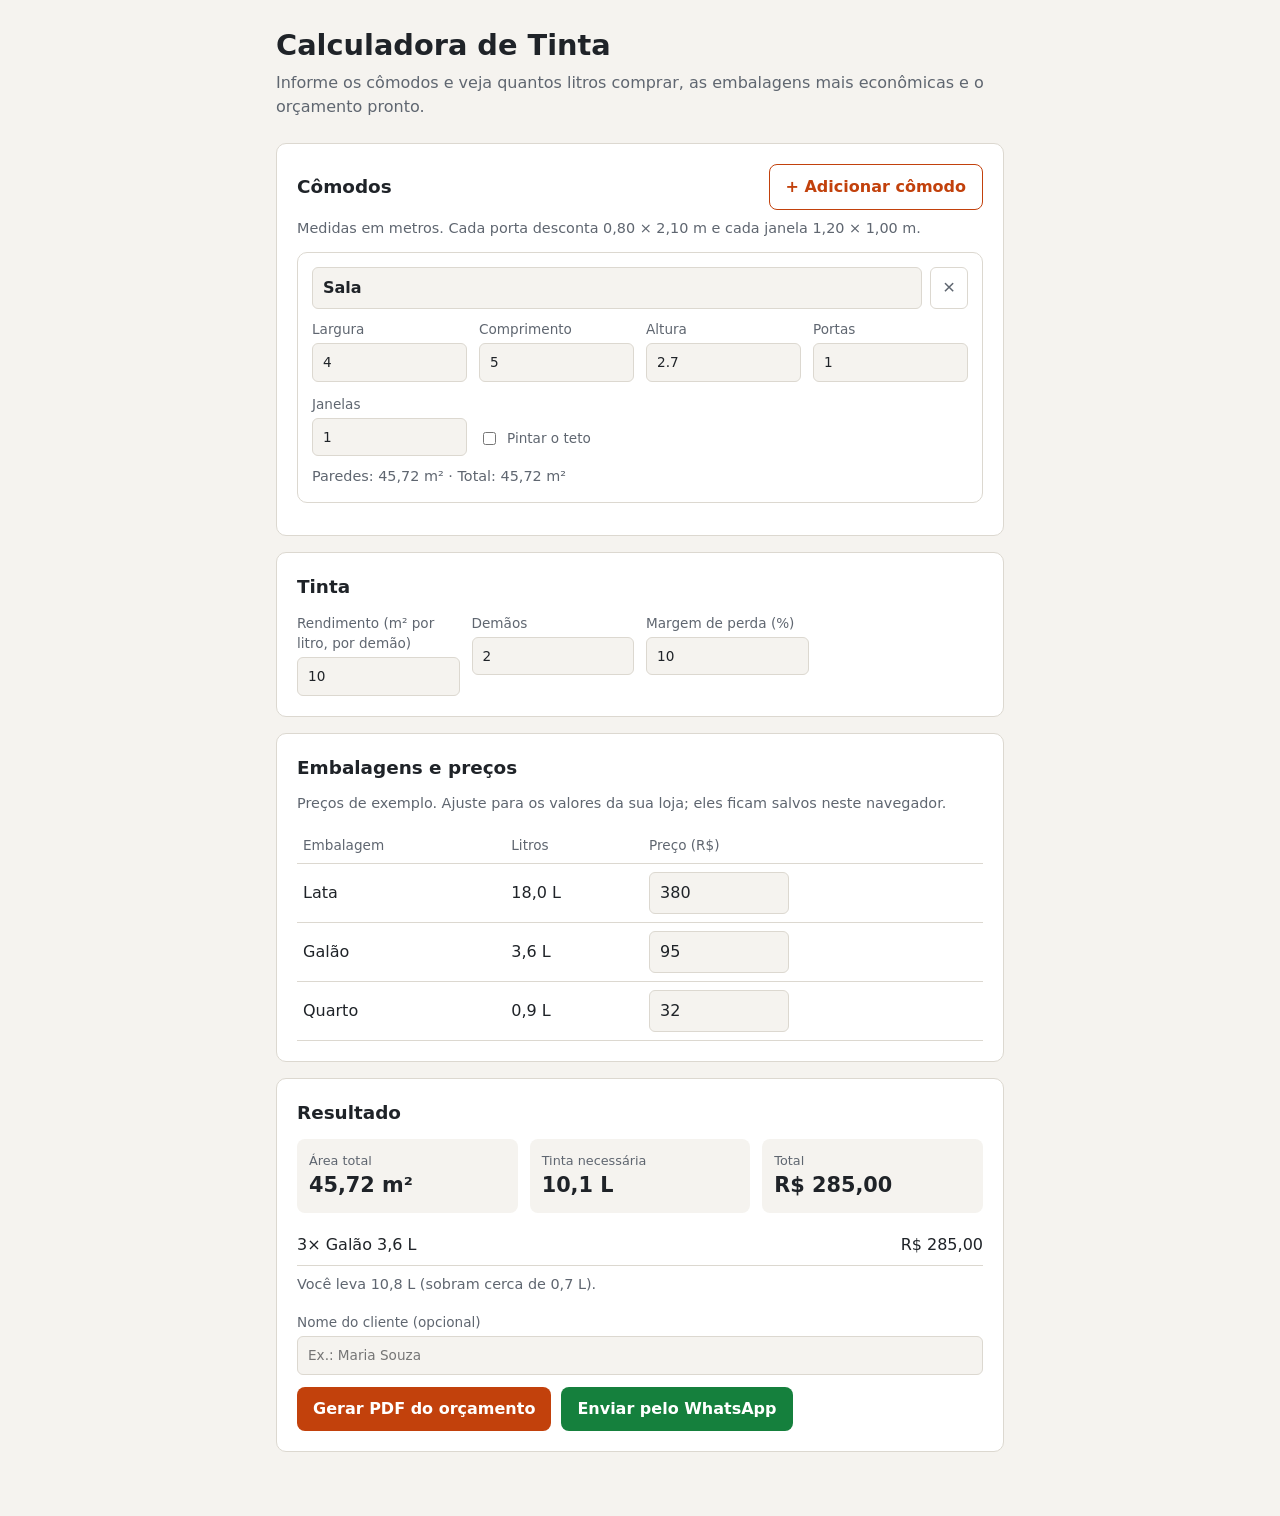
==== index.html @ 133a724e "Primeira versão da calculadora de tinta Cálculo de área por cômodo, litros necessários, combinação d" ====
<!doctype html>
<html lang="pt-BR">
<head>
  <meta charset="utf-8">
  <meta name="viewport" content="width=device-width, initial-scale=1">
  <title>Calculadora de Tinta</title>
  <link rel="stylesheet" href="css/style.css">
</head>
<body>
  <main class="app">
    <header class="topo">
      <h1>Calculadora de Tinta</h1>
      <p>Informe os cômodos e veja quantos litros comprar, as embalagens mais econômicas e o orçamento pronto.</p>
    </header>

    <section class="bloco">
      <div class="bloco-titulo">
        <h2>Cômodos</h2>
        <button type="button" id="adicionar-comodo" class="botao secundario">+ Adicionar cômodo</button>
      </div>
      <p class="dica">Medidas em metros. Cada porta desconta 0,80 × 2,10 m e cada janela 1,20 × 1,00 m.</p>
      <div id="lista-comodos"></div>
    </section>

    <section class="bloco">
      <h2>Tinta</h2>
      <div class="grade">
        <label>Rendimento (m² por litro, por demão)
          <input type="number" id="rendimento" min="1" step="0.5">
        </label>
        <label>Demãos
          <input type="number" id="demaos" min="1" step="1">
        </label>
        <label>Margem de perda (%)
          <input type="number" id="perda" min="0" step="1">
        </label>
      </div>
    </section>

    <section class="bloco">
      <h2>Embalagens e preços</h2>
      <p class="dica">Preços de exemplo. Ajuste para os valores da sua loja; eles ficam salvos neste navegador.</p>
      <table class="tabela">
        <thead><tr><th>Embalagem</th><th>Litros</th><th>Preço (R$)</th></tr></thead>
        <tbody id="lista-embalagens"></tbody>
      </table>
    </section>

    <section class="bloco resultado">
      <h2>Resultado</h2>
      <div class="numeros">
        <div><span class="rotulo">Área total</span><strong id="res-area">–</strong></div>
        <div><span class="rotulo">Tinta necessária</span><strong id="res-litros">–</strong></div>
        <div><span class="rotulo">Total</span><strong id="res-custo">–</strong></div>
      </div>
      <ul id="res-embalagens" class="embalagens"></ul>
      <p id="res-sobra" class="dica"></p>

      <label class="cliente">Nome do cliente (opcional)
        <input type="text" id="cliente" placeholder="Ex.: Maria Souza">
      </label>
      <div class="acoes">
        <button type="button" id="gerar-pdf" class="botao">Gerar PDF do orçamento</button>
        <button type="button" id="whatsapp" class="botao whatsapp">Enviar pelo WhatsApp</button>
      </div>
    </section>
  </main>

  <!-- Só aparece na impressão / "Salvar como PDF" -->
  <section id="orcamento" class="orcamento" aria-hidden="true"></section>

  <template id="modelo-comodo">
    <article class="comodo">
      <div class="comodo-topo">
        <input type="text" class="nome" data-campo="nome" aria-label="Nome do cômodo">
        <button type="button" class="remover" aria-label="Remover cômodo">×</button>
      </div>
      <div class="grade">
        <label>Largura<input type="number" min="0" step="0.01" data-campo="largura"></label>
        <label>Comprimento<input type="number" min="0" step="0.01" data-campo="comprimento"></label>
        <label>Altura<input type="number" min="0" step="0.01" data-campo="altura"></label>
        <label>Portas<input type="number" min="0" step="1" data-campo="portas"></label>
        <label>Janelas<input type="number" min="0" step="1" data-campo="janelas"></label>
        <label class="checkbox"><input type="checkbox" data-campo="pintarTeto"> Pintar o teto</label>
      </div>
      <p class="area-comodo"></p>
    </article>
  </template>

  <script src="js/calculo.js"></script>
  <script src="js/app.js"></script>
</body>
</html>
---- css/style.css ----
:root {
  --fundo: #f5f3ef;
  --cartao: #ffffff;
  --texto: #1f2328;
  --suave: #5f6670;
  --borda: #dcd8d0;
  --destaque: #c2410c;
  --destaque-texto: #ffffff;
  --whatsapp: #15803d;
  --raio: 10px;
}

@media (prefers-color-scheme: dark) {
  :root {
    --fundo: #17191c;
    --cartao: #212429;
    --texto: #e8e6e3;
    --suave: #a1a7b0;
    --borda: #363a41;
    --destaque: #f97316;
    --destaque-texto: #1a1a1a;
    --whatsapp: #22c55e;
  }
}

* { box-sizing: border-box; }

body {
  margin: 0;
  background: var(--fundo);
  color: var(--texto);
  font: 16px/1.5 system-ui, -apple-system, "Segoe UI", Roboto, sans-serif;
}

.app { max-width: 760px; margin: 0 auto; padding: 24px 16px 48px; }

.topo h1 { margin: 0 0 4px; font-size: 1.8rem; }
.topo p { margin: 0 0 24px; color: var(--suave); }

.bloco {
  background: var(--cartao);
  border: 1px solid var(--borda);
  border-radius: var(--raio);
  padding: 20px;
  margin-bottom: 16px;
}
.bloco h2 { margin: 0 0 12px; font-size: 1.15rem; }
.bloco-titulo { display: flex; justify-content: space-between; align-items: center; gap: 12px; flex-wrap: wrap; }
.bloco-titulo h2 { margin: 0; }
.dica { color: var(--suave); font-size: 0.9rem; margin: 8px 0 12px; }

.grade { display: grid; grid-template-columns: repeat(auto-fill, minmax(140px, 1fr)); gap: 12px; }

label { display: flex; flex-direction: column; gap: 4px; font-size: 0.85rem; color: var(--suave); }
label.checkbox { flex-direction: row; align-items: center; gap: 8px; align-self: end; padding-bottom: 8px; }

input[type="number"], input[type="text"] {
  width: 100%;
  padding: 8px 10px;
  font: inherit;
  color: var(--texto);
  background: var(--fundo);
  border: 1px solid var(--borda);
  border-radius: 6px;
}
input:focus { outline: 2px solid var(--destaque); outline-offset: 1px; }

.comodo { border: 1px solid var(--borda); border-radius: var(--raio); padding: 14px; margin-bottom: 12px; }
.comodo-topo { display: flex; gap: 8px; margin-bottom: 10px; }
.comodo-topo .nome { font-weight: 600; }
.remover {
  flex: none; width: 38px; font-size: 1.3rem; line-height: 1;
  background: none; color: var(--suave); border: 1px solid var(--borda); border-radius: 6px; cursor: pointer;
}
.remover:hover { color: var(--destaque); border-color: var(--destaque); }
.area-comodo { margin: 10px 0 0; font-size: 0.9rem; color: var(--suave); }

.botao {
  padding: 10px 16px; font: inherit; font-weight: 600; cursor: pointer;
  background: var(--destaque); color: var(--destaque-texto); border: none; border-radius: 8px;
}
.botao.secundario { background: none; color: var(--destaque); border: 1px solid var(--destaque); }
.botao.whatsapp { background: var(--whatsapp); }
.botao:hover { filter: brightness(1.08); }

.tabela { width: 100%; border-collapse: collapse; }
.tabela th, .tabela td { text-align: left; padding: 8px 6px; border-bottom: 1px solid var(--borda); }
.tabela th { font-size: 0.85rem; color: var(--suave); font-weight: 500; }
.tabela input { max-width: 140px; }

.numeros { display: grid; grid-template-columns: repeat(3, 1fr); gap: 12px; margin-bottom: 12px; }
.numeros div { background: var(--fundo); border-radius: 8px; padding: 12px; }
.rotulo { display: block; font-size: 0.8rem; color: var(--suave); }
.numeros strong { font-size: 1.3rem; }

.embalagens { list-style: none; padding: 0; margin: 0; }
.embalagens li { display: flex; justify-content: space-between; padding: 8px 0; border-bottom: 1px solid var(--borda); }

.cliente { margin: 16px 0 12px; }
.acoes { display: flex; gap: 10px; flex-wrap: wrap; }

@media (max-width: 520px) {
  .numeros { grid-template-columns: 1fr; }
  .acoes .botao { flex: 1 1 100%; }
}

/* ---------- Orçamento impresso ---------- */
.orcamento { display: none; }

@media print {
  body { background: #fff; color: #000; }
  .app { display: none; }
  .orcamento { display: block; padding: 0 8px; font-size: 12pt; }
  .orcamento h1 { font-size: 20pt; margin: 0 0 4px; }
  .orcamento h2 { font-size: 13pt; margin: 20px 0 6px; }
  .orcamento table { width: 100%; border-collapse: collapse; }
  .orcamento th, .orcamento td { text-align: left; padding: 6px; border-bottom: 1px solid #ccc; }
  .orcamento .total { font-size: 16pt; font-weight: 700; text-align: right; margin-top: 16px; }
  .orcamento .rodape { color: #555; font-size: 10pt; margin-top: 32px; }
}
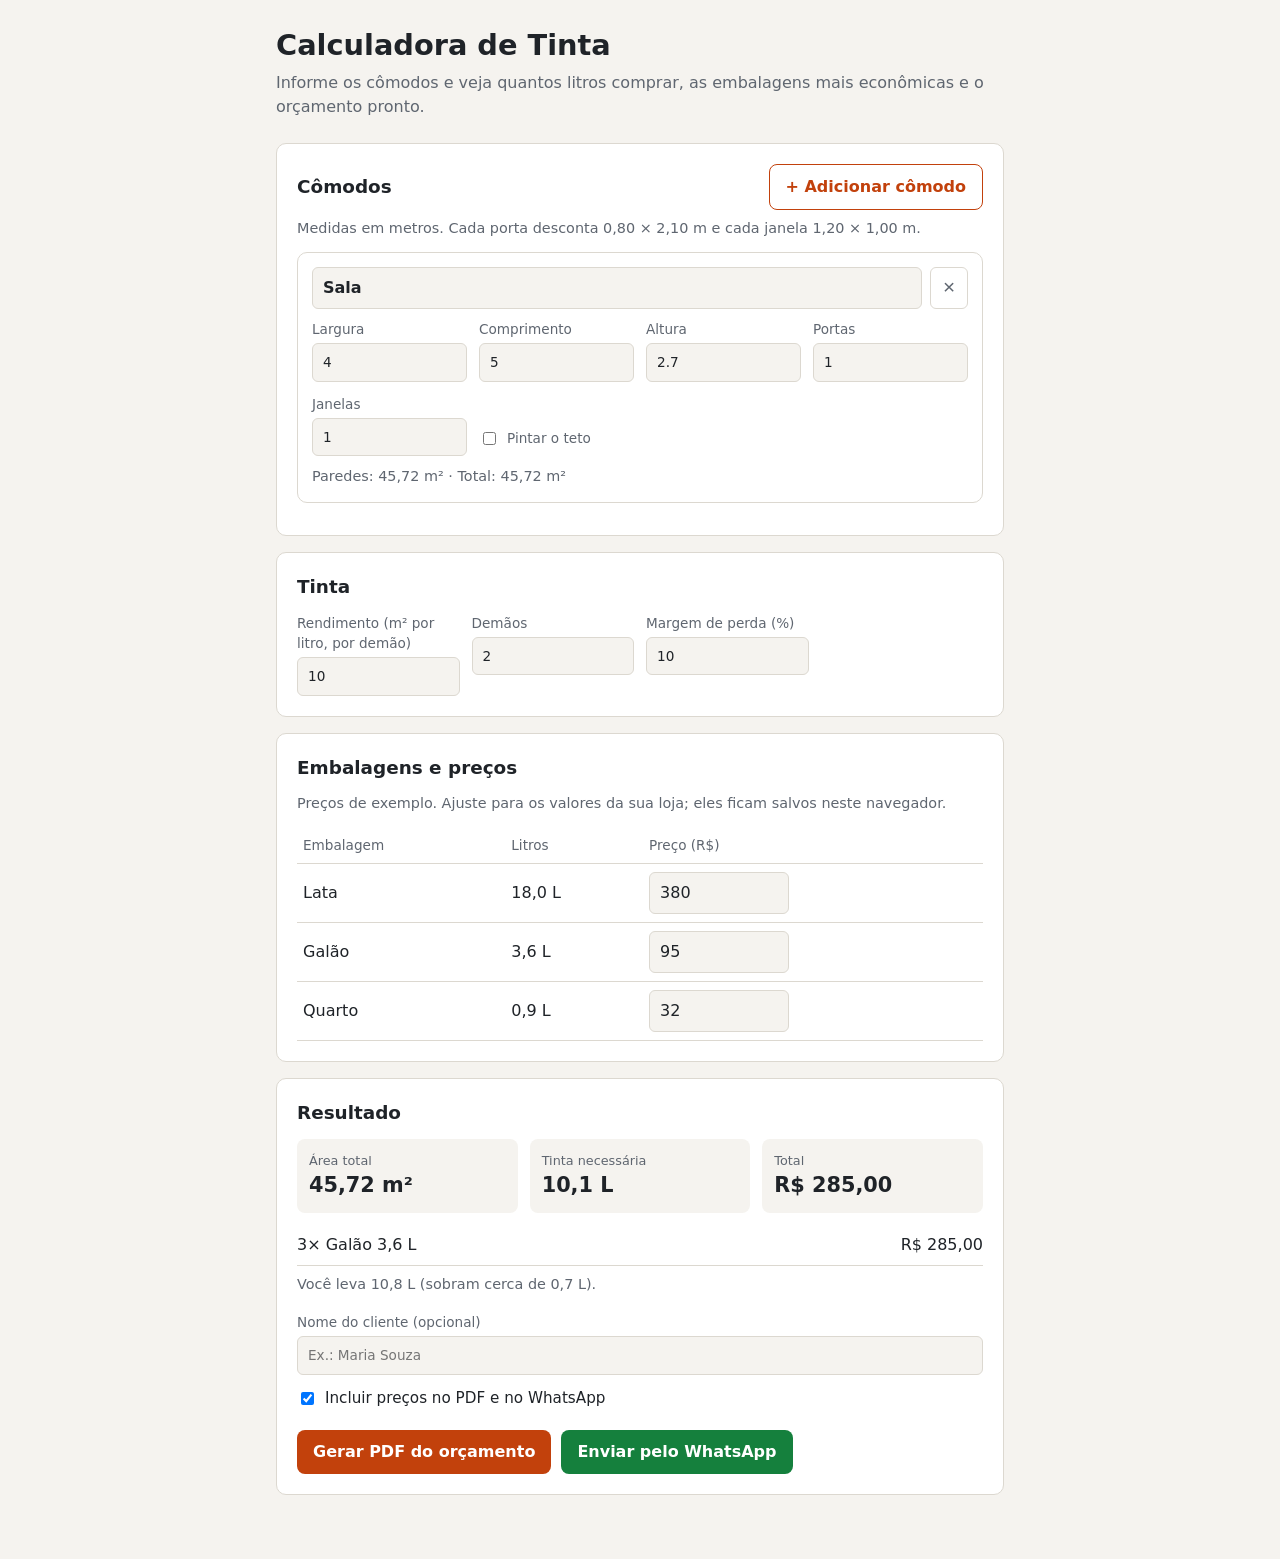
==== commit 8cc19cc8: "Opção de gerar PDF e mensagem do WhatsApp sem preços Com a opção desmarcada, o documento vira uma li" ====
--- a/index.html
+++ b/index.html
@@ -59,6 +59,7 @@
       <label class="cliente">Nome do cliente (opcional)
         <input type="text" id="cliente" placeholder="Ex.: Maria Souza">
       </label>
+      <label class="checkbox opcao-precos"><input type="checkbox" id="mostrar-precos"> Incluir preços no PDF e no WhatsApp</label>
       <div class="acoes">
         <button type="button" id="gerar-pdf" class="botao">Gerar PDF do orçamento</button>
         <button type="button" id="whatsapp" class="botao whatsapp">Enviar pelo WhatsApp</button>
--- a/css/style.css
+++ b/css/style.css
@@ -97,6 +97,7 @@
 .embalagens li { display: flex; justify-content: space-between; padding: 8px 0; border-bottom: 1px solid var(--borda); }
 
 .cliente { margin: 16px 0 12px; }
+.opcao-precos { margin-bottom: 12px; padding-bottom: 0; color: var(--texto); font-size: 0.95rem; }
 .acoes { display: flex; gap: 10px; flex-wrap: wrap; }
 
 @media (max-width: 520px) {
